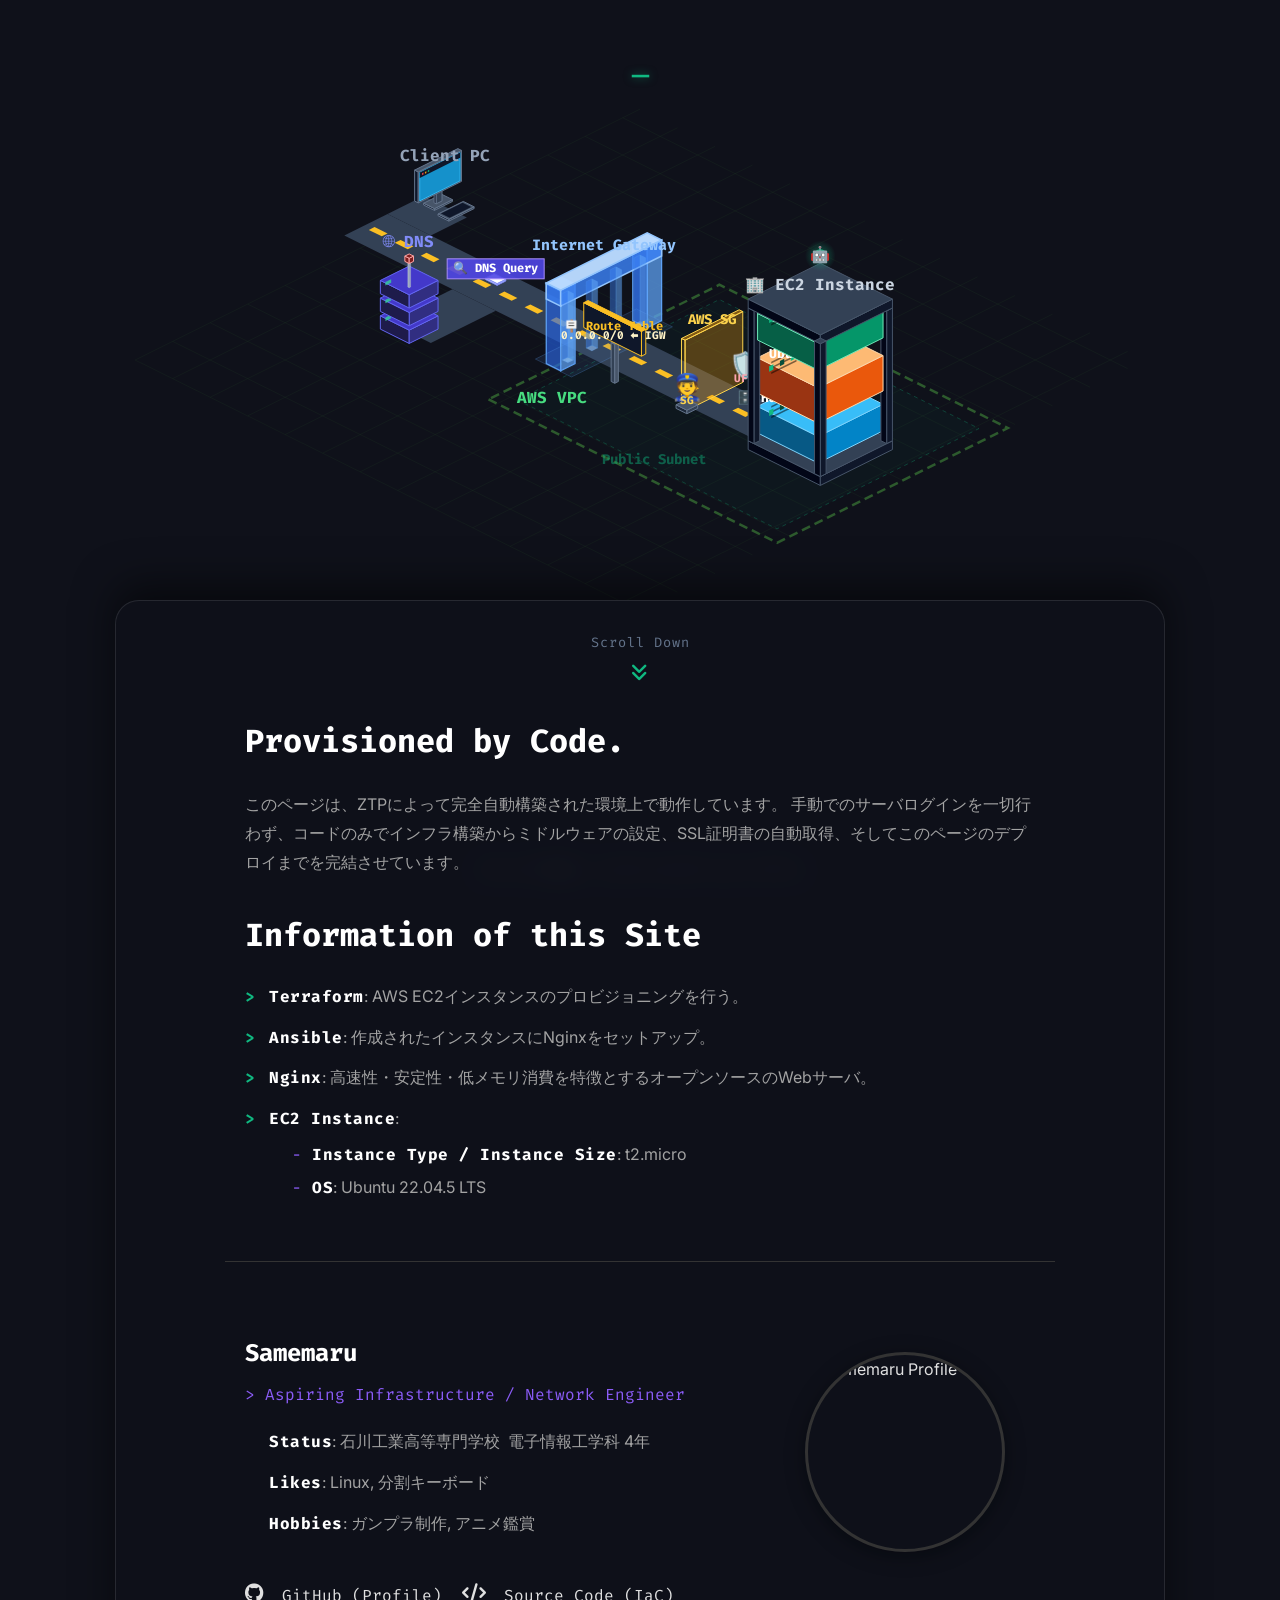
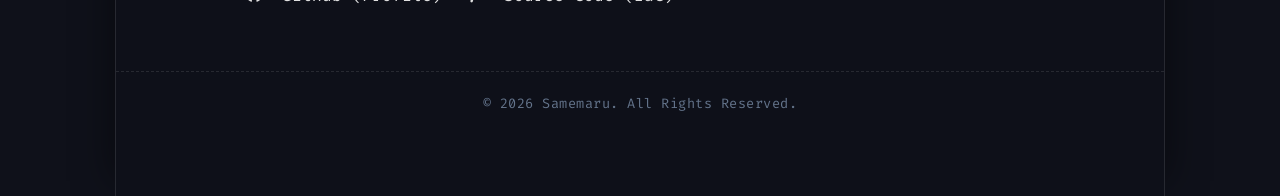
==== web/index.html @ 41dbcc68 "feat(web,ansible): Webサイトを刷新。`web/` として整理。" ====
<!doctype html>
<html lang="ja">
    <head>
        <meta charset="UTF-8" />
        <meta name="viewport" content="width=device-width, initial-scale=1.0" />
        <title>samemaru.me | Infrastructure Town</title>
        <link
            rel="stylesheet"
            href="https://cdnjs.cloudflare.com/ajax/libs/font-awesome/6.4.0/css/all.min.css"
        />
        <link
            href="https://fonts.googleapis.com/css2?family=Fira+Code:wght@400;600&family=Inter:wght@300;400;700&display=swap"
            rel="stylesheet"
        />
        <link rel="stylesheet" href="./css/style.css" />
    </head>
    <body>
        <div id="boot-screen"><div id="log-container"></div></div>
        <div id="top-terminal">
            <span id="typewriter-text"></span><span class="cursor">_</span>
        </div>
        <div id="canvas-container">
            <canvas id="c"></canvas>
            <div id="hint">ドラッグで回転 | スクロールでズームイン/アウト</div>
        </div>

        <div id="content-section">
            <div class="scroll-indicator">
                <span>Scroll Down</span>
                <i class="fa-solid fa-angles-down"></i>
            </div>
            <div class="section">
                <h2>Provisioned by Code.</h2>
                <p>
                    このページは、ZTPによって完全自動構築された環境上で動作しています。
                    手動でのサーバログインを一切行わず、コードのみでインフラ構築からミドルウェアの設定、SSL証明書の自動取得、そしてこのページのデプロイまでを完結させています。
                </p>

                <h2>Information of this Site</h2>
                <ul>
                    <li>
                        <strong>Terraform</strong>: AWS
                        EC2インスタンスのプロビジョニングを行う。
                    </li>
                    <li>
                        <strong>Ansible</strong>:
                        作成されたインスタンスにNginxをセットアップ。
                    </li>
                    <li>
                        <strong>Nginx</strong>:
                        高速性・安定性・低メモリ消費を特徴とするオープンソースのWebサーバ。
                    </li>
                    <li>
                        <strong>EC2 Instance</strong>:
                        <ul class="ul-indent">
                            <li>
                                &ensp;<strong
                                    >Instance Type / Instance Size</strong
                                >: t2.micro
                            </li>
                            <li>
                                &ensp;<strong>OS</strong>: Ubuntu 22.04.5 LTS
                            </li>
                        </ul>
                    </li>
                </ul>
            </div>
            <div class="section profile-section">
                <div class="profile-info">
                    <div class="bio">
                        <h2>Samemaru</h2>
                        <p>> Aspiring Infrastructure / Network Engineer</p>
                        <ul>
                            <li>
                                <strong>Status</strong>:
                                石川工業高等専門学校&nbsp; 電子情報工学科 4年
                            </li>
                            <li>
                                <strong>Likes</strong>: Linux, 分割キーボード
                            </li>
                            <li>
                                <strong>Hobbies</strong>: ガンプラ制作,
                                アニメ鑑賞
                            </li>
                        </ul>
                    </div>

                    <img
                        src="/home/samemaru/Downloads/github_mito.png"
                        alt="Samemaru Profile"
                        class="profile-img"
                    />
                </div>

                <div class="links">
                    <a href="https://github.com/Samemaru07" target="_blank">
                        <i class="fa-brands fa-github"></i> GitHub (Profile)
                    </a>
                    <a
                        href="https://github.com/Samemaru07/aws-secure-iac"
                        target="_blank"
                    >
                        <i class="fa-solid fa-code"></i> Source Code (IaC)
                    </a>
                </div>
            </div>
            <div class="section profiloe-section"></div>
            <div class="copyright">
                &copy; 2026 Samemaru. All Rights Reserved.
            </div>
        </div>
        <script src="./js/main.js"></script>
    </body>
</html>
---- web/css/style.css ----
* {
                margin: 0;
                padding: 0;
                box-sizing: border-box;
            }
            body {
                background: #0f111a;
                overflow-x: hidden;
                font-family: "Fira Code", "Courier New", monospace;
                width: 100%;

            }

            #boot-screen {
                position: fixed;
                inset: 0;
                background: #000;
                display: flex;
                flex-direction: column;
                justify-content: center;
                align-items: center;
                padding: 40px;
                z-index: 9999;
                transition: opacity 0.6s ease;
            }

            #log-container {
                width: 100%;
                max-width: 500px;

            }
            .log-line {
                font-size: 16px;
                margin: 6px 0;
                opacity: 0;
                transition: opacity 0.15s;
                color: #10b981;
                font-weight: bold;
            }
            .log-cute {
                color: #f472b6;
            }
            canvas {
                display: block;
                cursor: grab;
            }
            canvas:active {
                cursor: grabbing;
            }
            #hint {
                position: fixed;
                bottom: 20px;
                left: 50%;
                transform: translateX(-50%);
                color: #666;
                font-size: 14px;
                pointer-events: none;
                white-space: nowrap;
                font-family: "Fira Code", monospace;
                font-weight: 600;
            }

            #top-terminal {
                position: fixed;
                top: 35px;
                left: 0;
                width: 100%;
                transform: none;

                z-index: 5;
                color: #10b981;
                pointer-events: none;
                text-shadow: 0 0 8px rgba(16, 185, 129, 0.5);

                font-size: clamp(16px, 5vw, 35px);
                text-align: center;
                white-space: normal;
                word-break: keep-all;
                line-height: 1.4;
                padding: 0 20px;

            }

            #canvas-container {
                position: fixed;
                top: 0;
                left: 0;
                width: 100%;

                height: calc(100vh - 300px);
                z-index: 1;
            }

            #content-section {
                position: relative;
                z-index: 20;

                width: 96%;
                max-width: 1050px;

                margin: calc(100vh - 300px) auto 0 auto;

                background: rgba(15, 17, 26, 0.85);
                backdrop-filter: blur(12px);
                -webkit-backdrop-filter: blur(12px);

                border: 1px solid rgba(255, 255, 255, 0.1);
                border-bottom: none;
                border-radius: 24px 24px 0 0;

                box-shadow: 0 -15px 40px rgba(0, 0, 0, 0.5);
                padding: 30px 0 80px;
                color: #e0e0e0;
                font-family:
                    "Inter", "Helvetica Neue", Arial,
                    "Hiragino Kaku Gothic ProN", "Hiragino Sans", "Meiryo",
                    sans-serif;
                line-height: 1.8;
                overflow-wrap: break-word;
            }

            .section {
                max-width: 830px;
                margin: 0 auto 60px auto;
                padding: 0 20px;
            }
            .section h2 {
                font-size: 2rem;
                margin-bottom: 20px;
                color: #ffffff;
                font-family: "Fira Code", monospace;
            }
            .section p {
                line-height: 1.8;
                color: #a3a3a3;
            }

            .profile-section {
                border-top: 1px solid #333;
                padding-top: 40px;
                display: flex;
                flex-direction: column;
            }

            .profile-info {
                display: flex;
                flex-direction: row;
                align-items: center;
                justify-content: space-between;
                gap: 10px;
                margin-bottom: 30px;
                width: 100%;
            }

            .bio {
                flex: 1;
            }

            .bio h2 {
                font-size: 1.5rem;
                margin-bottom: 5px;
                color: #ffffff;
            }

            .bio p {
                margin: 0 0 20px 0;
                font-family: "Fira Code", monospace;
                color: #8b5cf6;
            }

            .profile-img {
                width: 200px;
                height: 200px;
                border-radius: 50%;
                border: 3px solid #333;
                object-fit: cover;
                flex-shrink: 0;
                box-shadow: 0 4px 20px rgba(0, 0, 0, 0.4);
                margin-right: 30px;
                margin-top: 50px;
            }

            .links {
                display: flex;
                flex-wrap: wrap;
                gap: 20px;
            }

            .links a {
                color: #e0e0e0;
                text-decoration: none;
                font-family: "Fira Code", monospace;
                transition: color 0.3s;
            }

            .links a:hover {
                color: #8b5cf6;
            }

            .links a i {
                margin-right: 8px;
                font-size: 1.2em;
                vertical-align: middle;
                margin-top: -6px;
            }

            @media (max-width: 600px) {
                .profile-info {
                    flex-direction: column-reverse;
                    text-align: center;
                    gap: 20px;
                }
                .profile-info ul {
                    text-align: left;
                    display: inline-block;
                }
                .profile-img {
                    width: 160px;
                    height: 160px;
                    margin-right: 0;
                }
                .links {
                    justify-content: center;
                    width: 100%;
                    margin-top: 10px;
                }
            }
            h2 {
                margin-top: 30px;
            }
            .section ul {
                list-style-type: none;
                padding-left: 0;
                margin-top: 15px;
            }

            .section ul li {
                margin-bottom: 15px;
                color: #a3a3a3;
                position: relative;
                padding-left: 24px;
                line-height: 1.6;
            }

            .section > ul > li::before {
                content: ">";
                position: absolute;
                left: 0;
                color: #10b981;
                font-family: "Fira Code", monospace;
                font-weight: bold;
            }

            .section ul li strong {
                color: #ffffff;
                font-family: "Fira Code", monospace;
                letter-spacing: 0.5px;
            }

            .ul-indent {
                margin-top: 10px !important;
                padding-left: 0 !important;
            }
            .ul-indent li {
                margin-bottom: 8px !important;
                padding-left: 24px !important;
            }
            .ul-indent li::before {
                content: "-" !important;
                color: #8b5cf6 !important;
            }

            .copyright {
                margin-top: 60px;
                padding-top: 20px;
                border-top: 1px dashed rgba(255, 255, 255, 0.1);
                text-align: center;
                font-family: "Fira Code", monospace;
                font-size: 0.85rem;
                color: #64748b;
                letter-spacing: 0.5px;
            }

            .scroll-indicator {
                display: flex;
                flex-direction: column;
                align-items: center;
                gap: 8px;
                margin-bottom: 30px;
                color: #64748b;
                font-family: "Fira Code", monospace;
                font-size: 0.85rem;
                letter-spacing: 1px;
                animation: floatDown 2s ease-in-out infinite;
            }

            .scroll-indicator i {
                color: #10b981;
                font-size: 1.2rem;
            }

            @keyframes floatDown {
                0%,
                100% {
                    transform: translateY(0);
                }
                50% {
                    transform: translateY(10px);
                }
            }
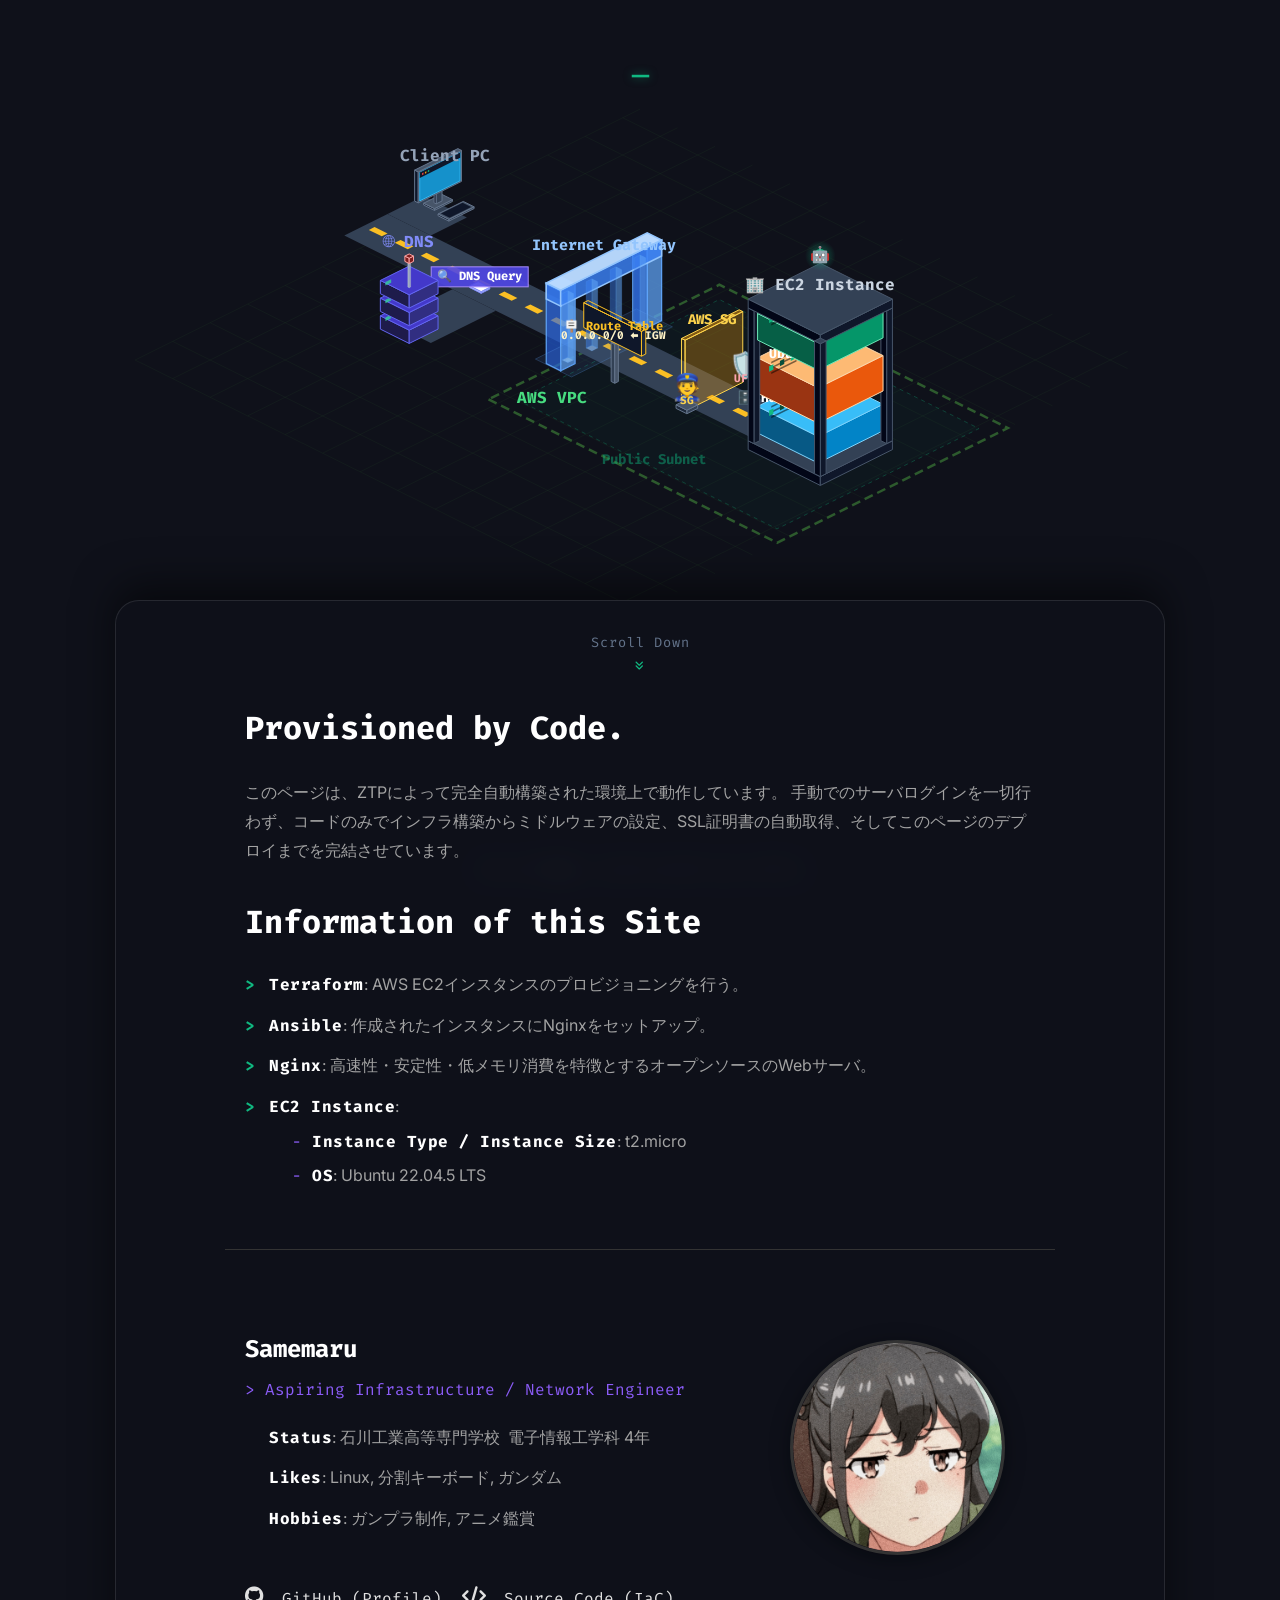
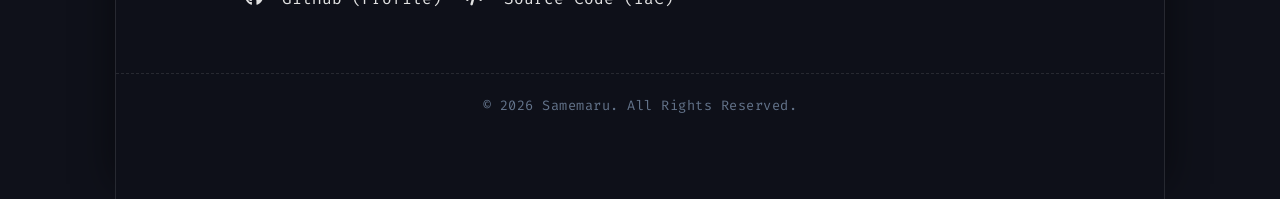
==== commit 147e86f2: "feat(web): ファビコンを追加。また、Web サイトのデザインを修正。 - 画像をプロジェクトルートに移動したのでパスを変更。 - Route Table の看板の上面を透明に。 - Scro" ====
--- a/web/index.html
+++ b/web/index.html
@@ -4,6 +4,34 @@
         <meta charset="UTF-8" />
         <meta name="viewport" content="width=device-width, initial-scale=1.0" />
         <title>samemaru.me | Infrastructure Town</title>
+
+        <meta
+            name="description"
+            content="TerraformとAnsibleによる完全自動構築プロセス (ZTP) の完了を証明する、aws-secure-iacプロジェクトの展開検証用デモページです。"
+        />
+
+        <meta
+            property="og:title"
+            content="aws-secure-iac | Infrastructure Deployment Demo"
+        />
+        <meta
+            property="og:description"
+            content="コードによってプロビジョニングされたインフラの稼働状態を、3Dビジュアライゼーションで確認できます。"
+        />
+        <meta
+            property="og:image"
+            content="https://samemaru.me/assets/og-image.png"
+        />
+
+        <meta
+            name="twitter:title"
+            content="aws-secure-iac | Infrastructure Deployment Demo"
+        />
+        <meta
+            name="twitter:description"
+            content="手動操作を一切排除したゼロ・タッチ・プロビジョニングの実行結果デモ。"
+        />
+
         <link
             rel="stylesheet"
             href="https://cdnjs.cloudflare.com/ajax/libs/font-awesome/6.4.0/css/all.min.css"
@@ -12,6 +40,8 @@
             href="https://fonts.googleapis.com/css2?family=Fira+Code:wght@400;600&family=Inter:wght@300;400;700&display=swap"
             rel="stylesheet"
         />
+        <link rel="icon" href="./assets/favicon.ico" type="image/x-icon" />
+        <link rel="apple-touch-icon" href="./assets/apple-touch-icon.png" />
         <link rel="stylesheet" href="./css/style.css" />
     </head>
     <body>
@@ -76,7 +106,8 @@
                                 石川工業高等専門学校&nbsp; 電子情報工学科 4年
                             </li>
                             <li>
-                                <strong>Likes</strong>: Linux, 分割キーボード
+                                <strong>Likes</strong>: Linux, 分割キーボード,
+                                ガンダム
                             </li>
                             <li>
                                 <strong>Hobbies</strong>: ガンプラ制作,
@@ -86,7 +117,7 @@
                     </div>
 
                     <img
-                        src="/home/samemaru/Downloads/github_mito.png"
+                        src="./assets/profile.png"
                         alt="Samemaru Profile"
                         class="profile-img"
                     />
--- a/web/css/style.css
+++ b/web/css/style.css
@@ -1,310 +1,307 @@
 * {
-                margin: 0;
-                padding: 0;
-                box-sizing: border-box;
-            }
-            body {
-                background: #0f111a;
-                overflow-x: hidden;
-                font-family: "Fira Code", "Courier New", monospace;
-                width: 100%;
-
-            }
-
-            #boot-screen {
-                position: fixed;
-                inset: 0;
-                background: #000;
-                display: flex;
-                flex-direction: column;
-                justify-content: center;
-                align-items: center;
-                padding: 40px;
-                z-index: 9999;
-                transition: opacity 0.6s ease;
-            }
-
-            #log-container {
-                width: 100%;
-                max-width: 500px;
-
-            }
-            .log-line {
-                font-size: 16px;
-                margin: 6px 0;
-                opacity: 0;
-                transition: opacity 0.15s;
-                color: #10b981;
-                font-weight: bold;
-            }
-            .log-cute {
-                color: #f472b6;
-            }
-            canvas {
-                display: block;
-                cursor: grab;
-            }
-            canvas:active {
-                cursor: grabbing;
-            }
-            #hint {
-                position: fixed;
-                bottom: 20px;
-                left: 50%;
-                transform: translateX(-50%);
-                color: #666;
-                font-size: 14px;
-                pointer-events: none;
-                white-space: nowrap;
-                font-family: "Fira Code", monospace;
-                font-weight: 600;
-            }
-
-            #top-terminal {
-                position: fixed;
-                top: 35px;
-                left: 0;
-                width: 100%;
-                transform: none;
-
-                z-index: 5;
-                color: #10b981;
-                pointer-events: none;
-                text-shadow: 0 0 8px rgba(16, 185, 129, 0.5);
-
-                font-size: clamp(16px, 5vw, 35px);
-                text-align: center;
-                white-space: normal;
-                word-break: keep-all;
-                line-height: 1.4;
-                padding: 0 20px;
-
-            }
-
-            #canvas-container {
-                position: fixed;
-                top: 0;
-                left: 0;
-                width: 100%;
-
-                height: calc(100vh - 300px);
-                z-index: 1;
-            }
-
-            #content-section {
-                position: relative;
-                z-index: 20;
-
-                width: 96%;
-                max-width: 1050px;
-
-                margin: calc(100vh - 300px) auto 0 auto;
-
-                background: rgba(15, 17, 26, 0.85);
-                backdrop-filter: blur(12px);
-                -webkit-backdrop-filter: blur(12px);
-
-                border: 1px solid rgba(255, 255, 255, 0.1);
-                border-bottom: none;
-                border-radius: 24px 24px 0 0;
-
-                box-shadow: 0 -15px 40px rgba(0, 0, 0, 0.5);
-                padding: 30px 0 80px;
-                color: #e0e0e0;
-                font-family:
-                    "Inter", "Helvetica Neue", Arial,
-                    "Hiragino Kaku Gothic ProN", "Hiragino Sans", "Meiryo",
-                    sans-serif;
-                line-height: 1.8;
-                overflow-wrap: break-word;
-            }
-
-            .section {
-                max-width: 830px;
-                margin: 0 auto 60px auto;
-                padding: 0 20px;
-            }
-            .section h2 {
-                font-size: 2rem;
-                margin-bottom: 20px;
-                color: #ffffff;
-                font-family: "Fira Code", monospace;
-            }
-            .section p {
-                line-height: 1.8;
-                color: #a3a3a3;
-            }
-
-            .profile-section {
-                border-top: 1px solid #333;
-                padding-top: 40px;
-                display: flex;
-                flex-direction: column;
-            }
-
-            .profile-info {
-                display: flex;
-                flex-direction: row;
-                align-items: center;
-                justify-content: space-between;
-                gap: 10px;
-                margin-bottom: 30px;
-                width: 100%;
-            }
-
-            .bio {
-                flex: 1;
-            }
-
-            .bio h2 {
-                font-size: 1.5rem;
-                margin-bottom: 5px;
-                color: #ffffff;
-            }
-
-            .bio p {
-                margin: 0 0 20px 0;
-                font-family: "Fira Code", monospace;
-                color: #8b5cf6;
-            }
-
-            .profile-img {
-                width: 200px;
-                height: 200px;
-                border-radius: 50%;
-                border: 3px solid #333;
-                object-fit: cover;
-                flex-shrink: 0;
-                box-shadow: 0 4px 20px rgba(0, 0, 0, 0.4);
-                margin-right: 30px;
-                margin-top: 50px;
-            }
-
-            .links {
-                display: flex;
-                flex-wrap: wrap;
-                gap: 20px;
-            }
-
-            .links a {
-                color: #e0e0e0;
-                text-decoration: none;
-                font-family: "Fira Code", monospace;
-                transition: color 0.3s;
-            }
-
-            .links a:hover {
-                color: #8b5cf6;
-            }
-
-            .links a i {
-                margin-right: 8px;
-                font-size: 1.2em;
-                vertical-align: middle;
-                margin-top: -6px;
-            }
-
-            @media (max-width: 600px) {
-                .profile-info {
-                    flex-direction: column-reverse;
-                    text-align: center;
-                    gap: 20px;
-                }
-                .profile-info ul {
-                    text-align: left;
-                    display: inline-block;
-                }
-                .profile-img {
-                    width: 160px;
-                    height: 160px;
-                    margin-right: 0;
-                }
-                .links {
-                    justify-content: center;
-                    width: 100%;
-                    margin-top: 10px;
-                }
-            }
-            h2 {
-                margin-top: 30px;
-            }
-            .section ul {
-                list-style-type: none;
-                padding-left: 0;
-                margin-top: 15px;
-            }
-
-            .section ul li {
-                margin-bottom: 15px;
-                color: #a3a3a3;
-                position: relative;
-                padding-left: 24px;
-                line-height: 1.6;
-            }
-
-            .section > ul > li::before {
-                content: ">";
-                position: absolute;
-                left: 0;
-                color: #10b981;
-                font-family: "Fira Code", monospace;
-                font-weight: bold;
-            }
-
-            .section ul li strong {
-                color: #ffffff;
-                font-family: "Fira Code", monospace;
-                letter-spacing: 0.5px;
-            }
-
-            .ul-indent {
-                margin-top: 10px !important;
-                padding-left: 0 !important;
-            }
-            .ul-indent li {
-                margin-bottom: 8px !important;
-                padding-left: 24px !important;
-            }
-            .ul-indent li::before {
-                content: "-" !important;
-                color: #8b5cf6 !important;
-            }
-
-            .copyright {
-                margin-top: 60px;
-                padding-top: 20px;
-                border-top: 1px dashed rgba(255, 255, 255, 0.1);
-                text-align: center;
-                font-family: "Fira Code", monospace;
-                font-size: 0.85rem;
-                color: #64748b;
-                letter-spacing: 0.5px;
-            }
-
-            .scroll-indicator {
-                display: flex;
-                flex-direction: column;
-                align-items: center;
-                gap: 8px;
-                margin-bottom: 30px;
-                color: #64748b;
-                font-family: "Fira Code", monospace;
-                font-size: 0.85rem;
-                letter-spacing: 1px;
-                animation: floatDown 2s ease-in-out infinite;
-            }
-
-            .scroll-indicator i {
-                color: #10b981;
-                font-size: 1.2rem;
-            }
-
-            @keyframes floatDown {
-                0%,
-                100% {
-                    transform: translateY(0);
-                }
-                50% {
-                    transform: translateY(10px);
-                }
-            }+    margin: 0;
+    padding: 0;
+    box-sizing: border-box;
+}
+body {
+    background: #0f111a;
+    overflow-x: hidden;
+    font-family: "Fira Code", "Courier New", monospace;
+    width: 100%;
+}
+
+#boot-screen {
+    position: fixed;
+    inset: 0;
+    background: #000;
+    display: flex;
+    flex-direction: column;
+    justify-content: center;
+    align-items: center;
+    padding: 40px;
+    z-index: 9999;
+    transition: opacity 0.6s ease;
+}
+
+#log-container {
+    width: 100%;
+    max-width: 500px;
+}
+.log-line {
+    font-size: 16px;
+    margin: 6px 0;
+    opacity: 0;
+    transition: opacity 0.15s;
+    color: #10b981;
+    font-weight: bold;
+}
+.log-cute {
+    color: #f472b6;
+}
+canvas {
+    display: block;
+    cursor: grab;
+}
+canvas:active {
+    cursor: grabbing;
+}
+#hint {
+    position: fixed;
+    bottom: 20px;
+    left: 50%;
+    transform: translateX(-50%);
+    color: #666;
+    font-size: 14px;
+    pointer-events: none;
+    white-space: nowrap;
+    font-family: "Fira Code", monospace;
+    font-weight: 600;
+}
+
+#top-terminal {
+    position: fixed;
+    top: 35px;
+    left: 0;
+    width: 100%;
+    transform: none;
+
+    z-index: 5;
+    color: #10b981;
+    pointer-events: none;
+    text-shadow: 0 0 8px rgba(16, 185, 129, 0.5);
+
+    font-size: clamp(16px, 5vw, 35px);
+    text-align: center;
+    white-space: normal;
+    word-break: keep-all;
+    line-height: 1.4;
+    padding: 0 20px;
+}
+
+#canvas-container {
+    position: fixed;
+    top: 0;
+    left: 0;
+    width: 100%;
+
+    height: calc(100vh - 300px);
+    z-index: 1;
+}
+
+#content-section {
+    position: relative;
+    z-index: 20;
+
+    width: 96%;
+    max-width: 1050px;
+
+    margin: calc(100vh - 300px) auto 0 auto;
+
+    background: rgba(15, 17, 26, 0.85);
+    backdrop-filter: blur(12px);
+    -webkit-backdrop-filter: blur(12px);
+
+    border: 1px solid rgba(255, 255, 255, 0.1);
+    border-bottom: none;
+    border-radius: 24px 24px 0 0;
+
+    box-shadow: 0 -15px 40px rgba(0, 0, 0, 0.5);
+    padding: 30px 0 80px;
+    color: #e0e0e0;
+    font-family:
+        "Inter", "Helvetica Neue", Arial, "Hiragino Kaku Gothic ProN",
+        "Hiragino Sans", "Meiryo", sans-serif;
+    line-height: 1.8;
+    overflow-wrap: break-word;
+}
+
+.section {
+    max-width: 830px;
+    margin: 0 auto 60px auto;
+    padding: 0 20px;
+}
+.section h2 {
+    font-size: 2rem;
+    margin-bottom: 20px;
+    color: #ffffff;
+    font-family: "Fira Code", monospace;
+}
+.section p {
+    line-height: 1.8;
+    color: #a3a3a3;
+}
+
+.profile-section {
+    border-top: 1px solid #333;
+    padding-top: 40px;
+    display: flex;
+    flex-direction: column;
+}
+
+.profile-info {
+    display: flex;
+    flex-direction: row;
+    align-items: center;
+    justify-content: space-between;
+    gap: 10px;
+    margin-bottom: 30px;
+    width: 100%;
+}
+
+.bio {
+    flex: 1;
+}
+
+.bio h2 {
+    font-size: 1.5rem;
+    margin-bottom: 5px;
+    color: #ffffff;
+}
+
+.bio p {
+    margin: 0 0 20px 0;
+    font-family: "Fira Code", monospace;
+    color: #8b5cf6;
+}
+
+.profile-img {
+    width: 215px;
+    height: 215px;
+    border-radius: 50%;
+    border: 3px solid #333;
+    object-fit: cover;
+    flex-shrink: 0;
+    box-shadow: 0 4px 20px rgba(0, 0, 0, 0.4);
+    margin-right: 30px;
+    margin-top: 50px;
+}
+
+.links {
+    display: flex;
+    flex-wrap: wrap;
+    gap: 20px;
+}
+
+.links a {
+    color: #e0e0e0;
+    text-decoration: none;
+    font-family: "Fira Code", monospace;
+    transition: color 0.3s;
+}
+
+.links a:hover {
+    color: #8b5cf6;
+}
+
+.links a i {
+    margin-right: 8px;
+    font-size: 1.2em;
+    vertical-align: middle;
+    margin-top: -6px;
+}
+
+@media (max-width: 600px) {
+    .profile-info {
+        flex-direction: column-reverse;
+        text-align: center;
+        gap: 20px;
+    }
+    .profile-info ul {
+        text-align: left;
+        display: inline-block;
+    }
+    .profile-img {
+        width: 160px;
+        height: 160px;
+        margin-right: 0;
+    }
+    .links {
+        justify-content: center;
+        width: 100%;
+        margin-top: 10px;
+    }
+}
+h2 {
+    margin-top: 30px;
+}
+.section ul {
+    list-style-type: none;
+    padding-left: 0;
+    margin-top: 15px;
+}
+
+.section ul li {
+    margin-bottom: 15px;
+    color: #a3a3a3;
+    position: relative;
+    padding-left: 24px;
+    line-height: 1.6;
+}
+
+.section > ul > li::before {
+    content: ">";
+    position: absolute;
+    left: 0;
+    color: #10b981;
+    font-family: "Fira Code", monospace;
+    font-weight: bold;
+}
+
+.section ul li strong {
+    color: #ffffff;
+    font-family: "Fira Code", monospace;
+    letter-spacing: 0.5px;
+}
+
+.ul-indent {
+    margin-top: 10px !important;
+    padding-left: 0 !important;
+}
+.ul-indent li {
+    margin-bottom: 8px !important;
+    padding-left: 24px !important;
+}
+.ul-indent li::before {
+    content: "-" !important;
+    color: #8b5cf6 !important;
+}
+
+.copyright {
+    margin-top: 60px;
+    padding-top: 20px;
+    border-top: 1px dashed rgba(255, 255, 255, 0.1);
+    text-align: center;
+    font-family: "Fira Code", monospace;
+    font-size: 0.85rem;
+    color: #64748b;
+    letter-spacing: 0.5px;
+}
+
+.scroll-indicator {
+    display: flex;
+    flex-direction: column;
+    align-items: center;
+    gap: 5px;
+    margin-bottom: 10px;
+    color: #64748b;
+    font-family: "Fira Code", monospace;
+    font-size: 0.85rem;
+    letter-spacing: 1px;
+    animation: floatDown 2s ease-in-out infinite;
+}
+
+.scroll-indicator i {
+    color: #10b981;
+    font-size: 10px;
+}
+
+@keyframes floatDown {
+    0%,
+    100% {
+        transform: translateY(0);
+    }
+    50% {
+        transform: translateY(10px);
+    }
+}
+
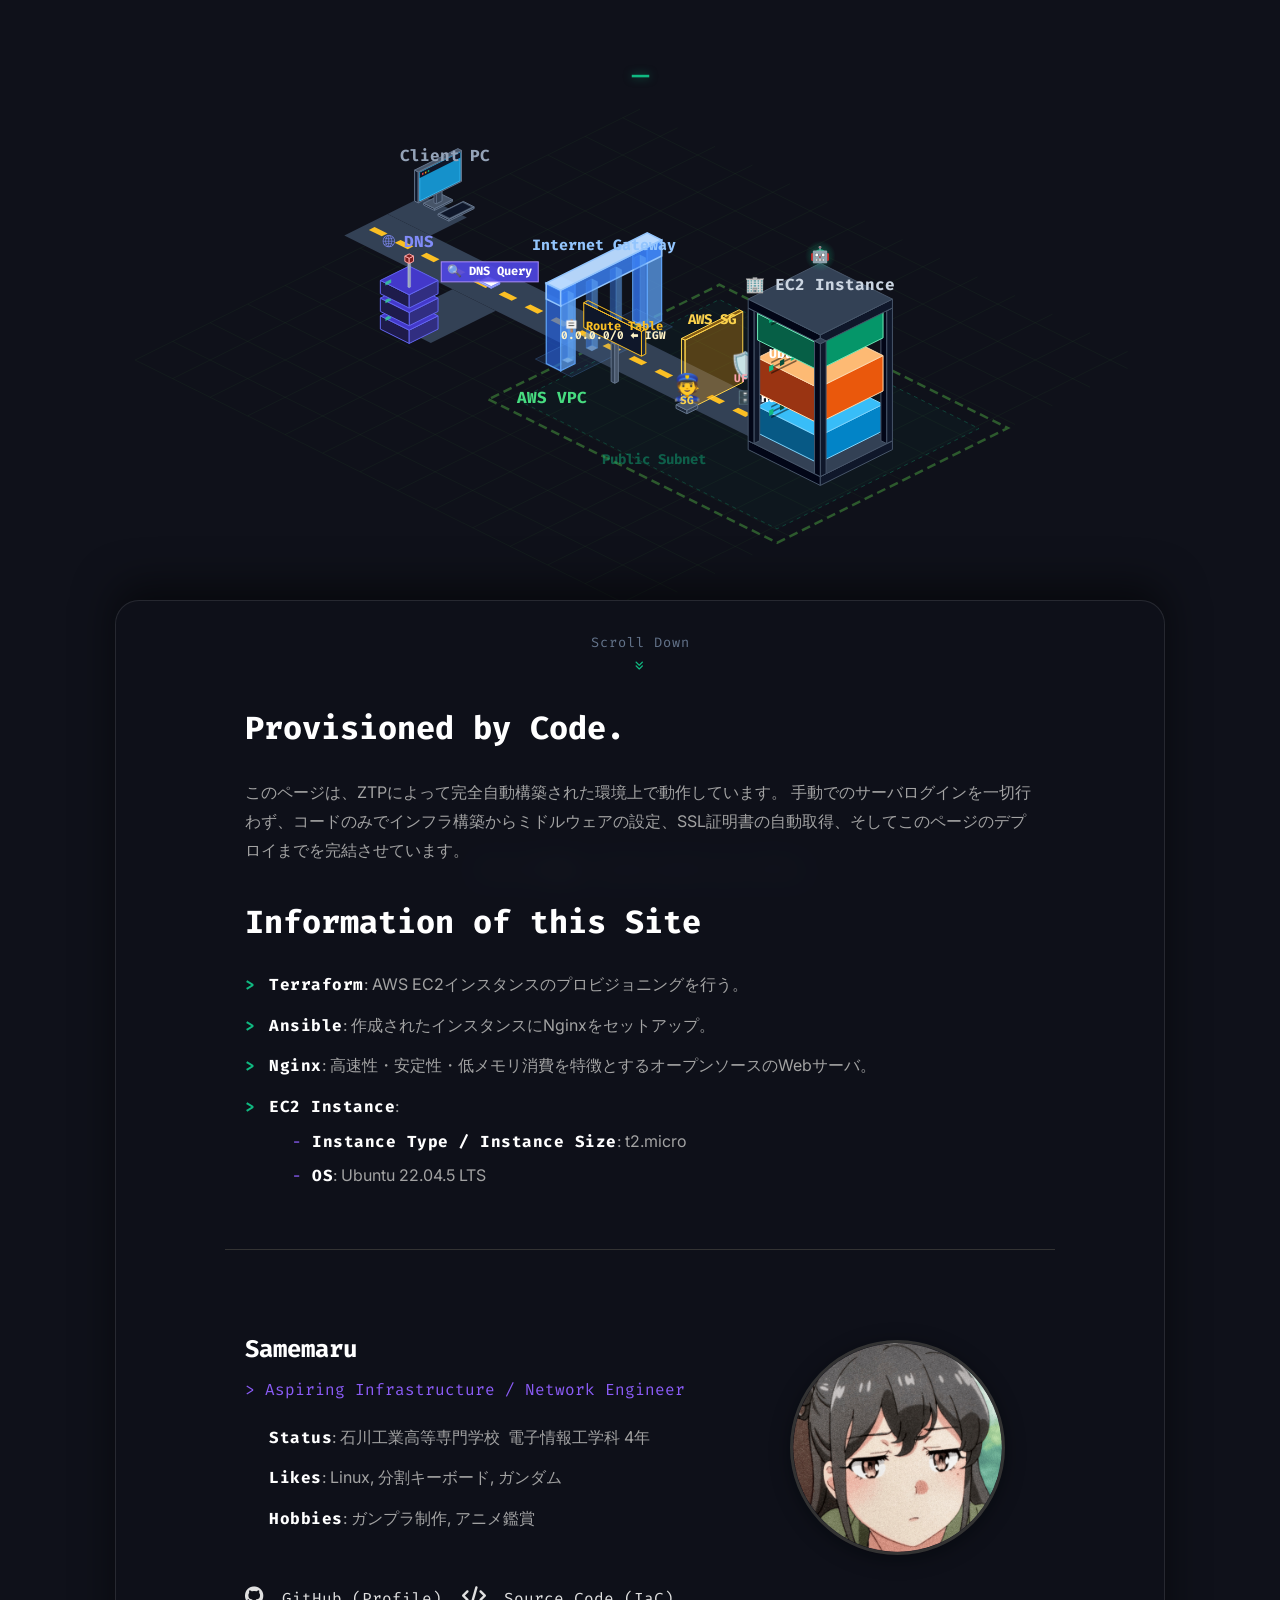
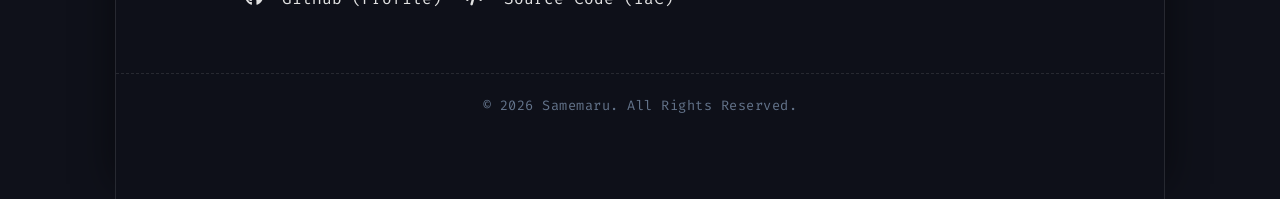
==== commit 90e37599: "feat(web): meta 情報を軽く修正。" ====
--- a/web/index.html
+++ b/web/index.html
@@ -7,7 +7,7 @@
 
         <meta
             name="description"
-            content="TerraformとAnsibleによる完全自動構築プロセス (ZTP) の完了を証明する、aws-secure-iacプロジェクトの展開検証用デモページです。"
+            content="TerraformとAnsibleによる完全自動構築プロセスの完了を証明する、aws-secure-iacプロジェクトの展開検証用デモページです。"
         />
 
         <meta
@@ -29,7 +29,7 @@
         />
         <meta
             name="twitter:description"
-            content="手動操作を一切排除したゼロ・タッチ・プロビジョニングの実行結果デモ。"
+            content="手動操作を一切排除したZTPの実行結果デモ。"
         />
 
         <link
